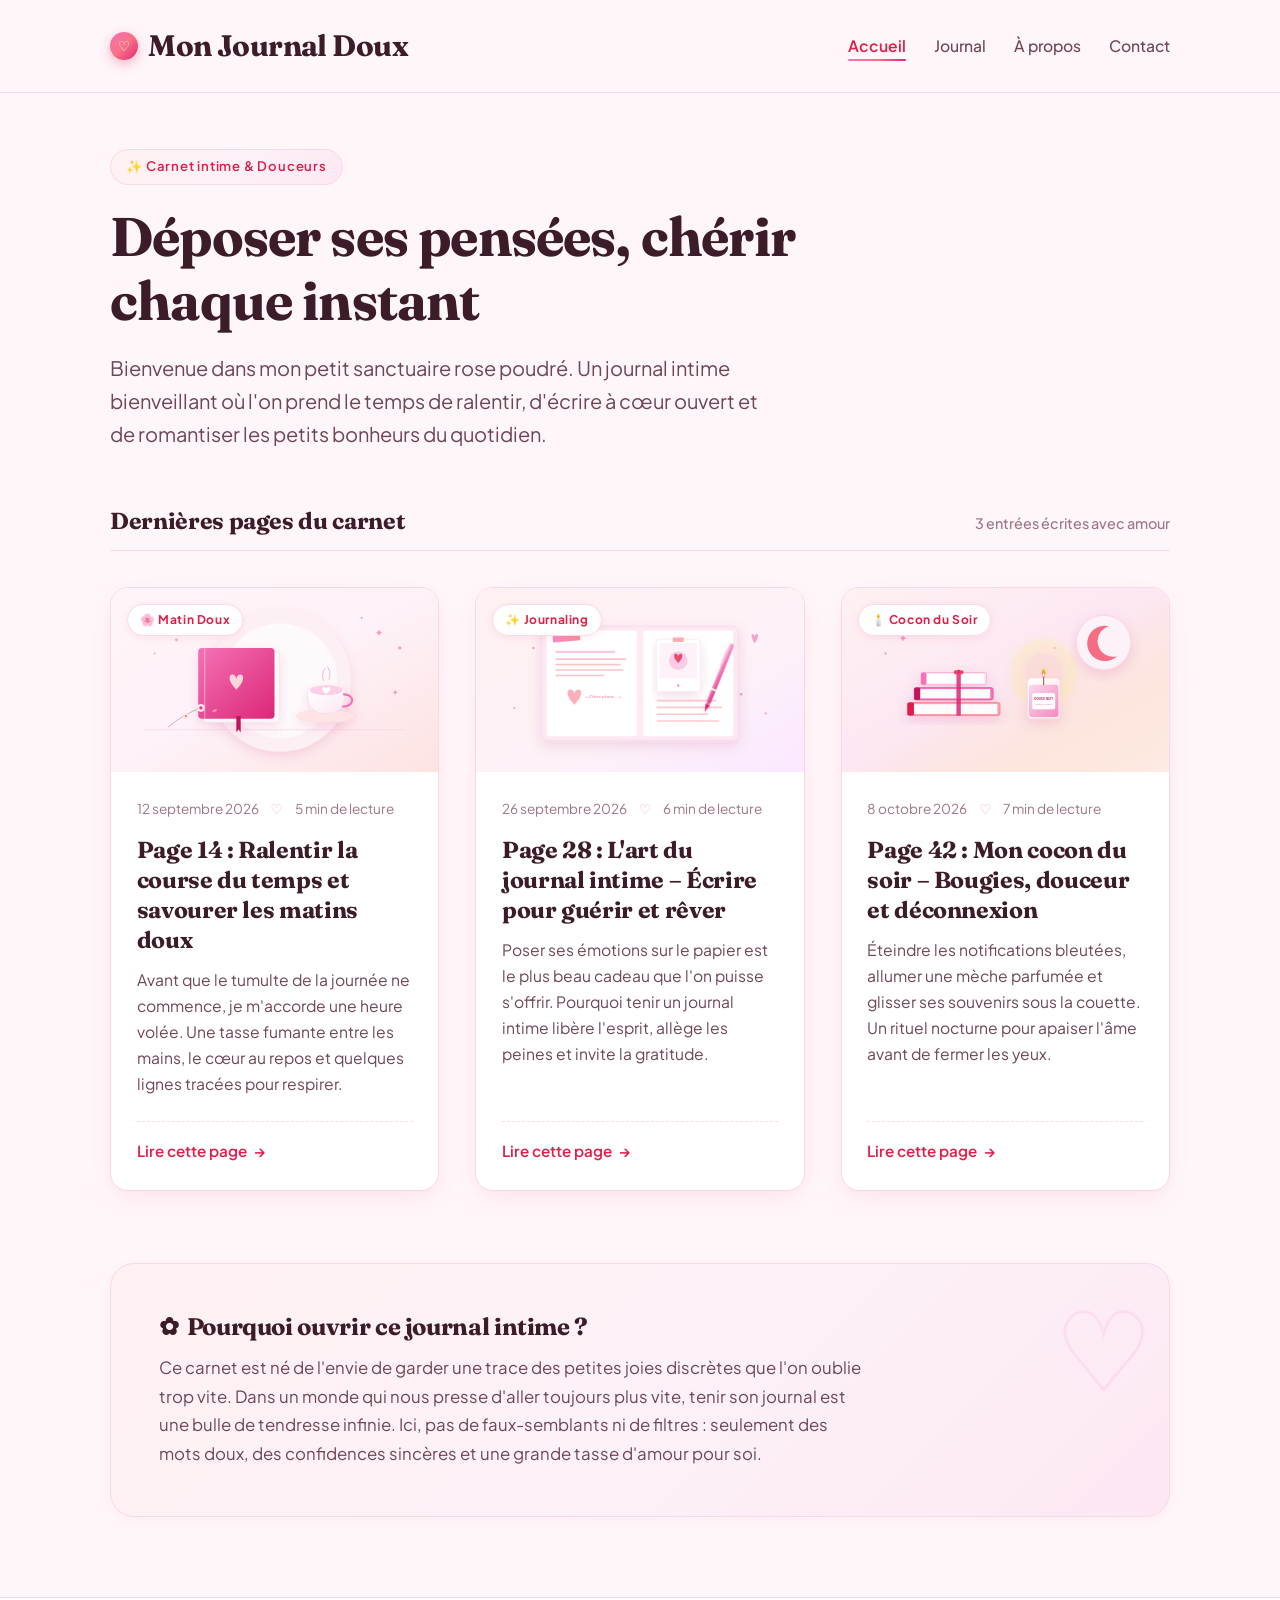
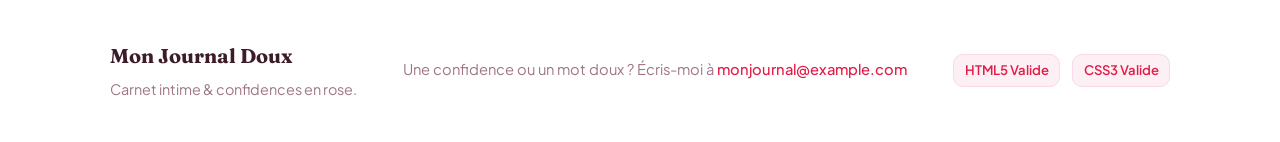
==== index.html @ 56c9cb89 "projet-blog diaries" ====
<!DOCTYPE html>
<html lang="fr">

<head>
  <meta charset="UTF-8">
  <meta name="viewport" content="width=device-width, initial-scale=1.0">
  <meta name="description" content="Mon Journal Doux – Un carnet intime girly et poétique où déposer ses pensées, cultiver la gratitude et romantiser le quotidien dans un cocon rose et réconfortant.">
  <title>Mon Journal Doux – Carnet intime &amp; confidences</title>
  
  <!-- Polices Google Fonts : Fraunces (titres doux & élégants) & Plus Jakarta Sans (lecture fluide) -->
  <link rel="preconnect" href="https://fonts.googleapis.com">
  <link rel="preconnect" href="https://fonts.gstatic.com" crossorigin>
  <link href="https://fonts.googleapis.com/css2?family=Fraunces:ital,opsz,wght@0,9..144,600;0,9..144,700;1,9..144,400&amp;family=Plus+Jakarta+Sans:wght@400;500;600;700&amp;display=swap" rel="stylesheet">
  
  <link rel="stylesheet" href="style.css">
</head>

<body>
  <!-- En-tête du site -->
  <header class="site-header">
    <div class="header-container">
      <div class="brand">
        <span class="brand-heart" aria-hidden="true">♡</span>
        <p class="site-title"><a href="index.html">Mon Journal Doux</a></p>
      </div>
      <nav aria-label="Navigation principale">
        <ul>
          <li><a href="index.html" class="active">Accueil</a></li>
          <li><a href="#articles">Journal</a></li>
          <li><a href="#manifesto">À propos</a></li>
          <li><a href="#contact">Contact</a></li>
        </ul>
      </nav>
    </div>
  </header>

  <!-- Contenu principal -->
  <main>
    <!-- Section d'introduction girly et chaleureuse -->
    <section class="intro" aria-label="Introduction au journal">
      <span class="intro-tag">✨ Carnet intime &amp; Douceurs</span>
      <h1>Déposer ses pensées, chérir chaque instant</h1>
      <p>Bienvenue dans mon petit sanctuaire rose poudré. Un journal intime bienveillant où l'on prend le temps de ralentir, d'écrire à cœur ouvert et de romantiser les petits bonheurs du quotidien.</p>
    </section>

    <!-- Section Liste des entrées de journal -->
    <section id="articles" aria-label="Dernières pages de journal">
      <div class="section-header">
        <h2>Dernières pages du carnet</h2>
        <span class="section-count">3 entrées écrites avec amour</span>
      </div>

      <div class="articles-grid">

        <!-- Entrée 1 -->
        <article class="card">
          <div class="card-media">
            <span class="card-badge">🌸 Matin Doux</span>
            <img src="images/minimalisme.svg" alt="Illustration chaleureuse d'un carnet intime rose et d'une tasse de café chaud avec de la vapeur en forme de cœur" width="1200" height="675" loading="eager">
          </div>
          <div class="card-body">
            <div class="card-meta">
              <time datetime="2026-09-12">12 septembre 2026</time>
              <span class="meta-separator" aria-hidden="true">♡</span>
              <span>5 min de lecture</span>
            </div>
            <h3 class="card-title">
              <a href="pages/article-1.html">Page 14 : Ralentir la course du temps et savourer les matins doux</a>
            </h3>
            <p class="card-excerpt">
              Avant que le tumulte de la journée ne commence, je m'accorde une heure volée. Une tasse fumante entre les mains, le cœur au repos et quelques lignes tracées pour respirer.
            </p>
            <div class="card-footer">
              <a class="read-more" href="pages/article-1.html" aria-label="Lire la page 14 sur les matins doux">
                <span>Lire cette page</span>
                <span class="read-more-arrow" aria-hidden="true">→</span>
              </a>
            </div>
          </div>
        </article>

        <!-- Entrée 2 -->
        <article class="card">
          <div class="card-media">
            <span class="card-badge">✨ Journaling</span>
            <img src="images/polices.svg" alt="Illustration poétique d'un carnet ouvert avec photo polaroïd, rubans décoratifs et stylo doré" width="1200" height="675" loading="lazy">
          </div>
          <div class="card-body">
            <div class="card-meta">
              <time datetime="2026-09-26">26 septembre 2026</time>
              <span class="meta-separator" aria-hidden="true">♡</span>
              <span>6 min de lecture</span>
            </div>
            <h3 class="card-title">
              <a href="pages/article-2.html">Page 28 : L'art du journal intime – Écrire pour guérir et rêver</a>
            </h3>
            <p class="card-excerpt">
              Poser ses émotions sur le papier est le plus beau cadeau que l'on puisse s'offrir. Pourquoi tenir un journal intime libère l'esprit, allège les peines et invite la gratitude.
            </p>
            <div class="card-footer">
              <a class="read-more" href="pages/article-2.html" aria-label="Lire la page 28 sur l'art du journal intime">
                <span>Lire cette page</span>
                <span class="read-more-arrow" aria-hidden="true">→</span>
              </a>
            </div>
          </div>
        </article>

        <!-- Entrée 3 -->
        <article class="card">
          <div class="card-media">
            <span class="card-badge">🕯️ Cocon du Soir</span>
            <img src="images/responsive.svg" alt="Illustration d'une chambre cosy au crépuscule avec bougie parfumée rose et pile de carnets sous la lune" width="1200" height="675" loading="lazy">
          </div>
          <div class="card-body">
            <div class="card-meta">
              <time datetime="2026-10-08">8 octobre 2026</time>
              <span class="meta-separator" aria-hidden="true">♡</span>
              <span>7 min de lecture</span>
            </div>
            <h3 class="card-title">
              <a href="pages/article-3.html">Page 42 : Mon cocon du soir – Bougies, douceur et déconnexion</a>
            </h3>
            <p class="card-excerpt">
              Éteindre les notifications bleutées, allumer une mèche parfumée et glisser ses souvenirs sous la couette. Un rituel nocturne pour apaiser l'âme avant de fermer les yeux.
            </p>
            <div class="card-footer">
              <a class="read-more" href="pages/article-3.html" aria-label="Lire la page 42 sur le cocon du soir et la déconnexion">
                <span>Lire cette page</span>
                <span class="read-more-arrow" aria-hidden="true">→</span>
              </a>
            </div>
          </div>
        </article>

      </div>
    </section>

    <!-- Encart de présentation du journal intime / Manifeste -->
    <section class="blog-manifesto" id="manifesto" aria-label="Pourquoi ce carnet">
      <div class="manifesto-content">
        <h2 class="manifesto-title"><span>✿</span> Pourquoi ouvrir ce journal intime ?</h2>
        <p class="manifesto-text">
          Ce carnet est né de l'envie de garder une trace des petites joies discrètes que l'on oublie trop vite. Dans un monde qui nous presse d'aller toujours plus vite, tenir son journal est une bulle de tendresse infinie. Ici, pas de faux-semblants ni de filtres : seulement des mots doux, des confidences sincères et une grande tasse d'amour pour soi.
        </p>
      </div>
    </section>
  </main>

  <!-- Pied de page -->
  <footer class="site-footer" id="contact">
    <div class="footer-container">
      <div class="footer-brand">
        <p class="footer-title">Mon Journal Doux</p>
        <p class="footer-desc">Carnet intime &amp; confidences en rose.</p>
      </div>
      <div class="footer-contact">
        <p>Une confidence ou un mot doux ? Écris-moi à <a href="mailto:monjournal@example.com">monjournal@example.com</a></p>
      </div>
      <div class="footer-badges">
        <span class="w3c-badge">HTML5 Valide</span>
        <span class="w3c-badge">CSS3 Valide</span>
      </div>
    </div>
  </footer>
</body>

</html>
---- style.css ----
/* ==========================================================================
   Mon Journal Doux – Blog & Carnet Intime Girly (Édition Pink & Coquette)
   Feuille de styles principale - Conforme W3C & Responsive Design
   ========================================================================== */

/* ===== Variables globales : Palette Girly & Nuances de Rose ===== */
:root {
  /* Nuances de rose féeriques et chaleureuses */
  --bg-primary: #fff6f9;         /* Lait fraise crémeux / rose poudré ultra-doux */
  --bg-surface: #ffffff;         /* Blanc pur soyeux */
  --bg-subtle: #fdf0f5;          /* Rose pastel pour encarts et fonds doux */
  --bg-hover: #fff1f5;
  
  --ink-primary: #3d1c2a;        /* Rose cacao profond & chaleureux (contraste optimal) */
  --ink-secondary: #6e4657;      /* Bois de rose feutré pour la lecture */
  --ink-muted: #9e7587;          /* Teinte poudrée pour les dates et métadonnées */

  --accent-pink: #ec4899;        /* Rose bonbon lumineux */
  --accent-rose: #e11d48;        /* Rose framboise raffiné */
  --accent-soft-pink: #f472b6;   /* Rose pastel vif */
  --accent-blush: #fce7f3;       /* Blush poudré pour badges et tags */
  --accent-candy: #fda4af;       /* Pêche rosée délicate */
  --accent-berry: #be185d;       /* Rose cerise profond */

  --border-light: #f9d8e7;       /* Bordure rose pastel délicate */
  --border-focus: #f472b6;       /* Bordure de focus accessible */

  /* Dégradés Girly signature */
  --gradient-accent: linear-gradient(135deg, #f472b6 0%, #fb7185 50%, #db2777 100%);
  --gradient-badge: linear-gradient(135deg, #fff1f2 0%, #fdf2f8 50%, #fce7f3 100%);
  --gradient-quote: linear-gradient(180deg, #fff5f8 0%, #ffffff 100%);

  /* Typographie (Google Fonts) */
  --font-title: "Fraunces", Georgia, "Times New Roman", serif;
  --font-body: "Plus Jakarta Sans", system-ui, -apple-system, "Segoe UI", Roboto, sans-serif;

  /* Formes et rondeurs douces */
  --radius-sm: 10px;
  --radius-md: 18px;
  --radius-lg: 24px;
  --radius-full: 9999px;

  /* Ombres rosées réconfortantes */
  --shadow-sm: 0 3px 12px rgba(225, 29, 72, 0.04);
  --shadow-card: 0 10px 28px -4px rgba(225, 29, 72, 0.07), 0 3px 10px -2px rgba(236, 72, 153, 0.04);
  --shadow-hover: 0 18px 38px -6px rgba(225, 29, 72, 0.14), 0 6px 16px -2px rgba(236, 72, 153, 0.08);

  /* Transitions */
  --transition-fast: 0.2s ease;
  --transition-smooth: 0.3s cubic-bezier(0.16, 1, 0.3, 1);
}

/* ===== Réinitialisation moderne ===== */
*,
*::before,
*::after {
  box-sizing: border-box;
  margin: 0;
  padding: 0;
}

html {
  scroll-behavior: smooth;
  -webkit-text-size-adjust: 100%;
}

body {
  background-color: var(--bg-primary);
  color: var(--ink-secondary);
  font-family: var(--font-body);
  font-size: 1.0625rem;
  line-height: 1.75;
  font-weight: 400;
  min-height: 100vh;
  display: flex;
  flex-direction: column;
}

img {
  max-width: 100%;
  height: auto;
  display: block;
}

a {
  color: var(--accent-rose);
  text-decoration: none;
  transition: color var(--transition-fast), border-color var(--transition-fast);
}

a:hover {
  color: var(--accent-berry);
}

a:focus-visible,
button:focus-visible {
  outline: 3px solid var(--border-focus);
  outline-offset: 3px;
  border-radius: 6px;
}

h1,
h2,
h3,
h4 {
  color: var(--ink-primary);
  font-family: var(--font-title);
  font-weight: 700;
  line-height: 1.25;
  letter-spacing: -0.015em;
}

/* ===== En-tête du site (Girly & Coquet) ===== */
.site-header {
  background: rgba(255, 246, 249, 0.94);
  backdrop-filter: blur(10px);
  -webkit-backdrop-filter: blur(10px);
  border-bottom: 1px solid var(--border-light);
  position: sticky;
  top: 0;
  z-index: 100;
  transition: background-color var(--transition-fast);
}

.header-container {
  max-width: 1140px;
  margin: 0 auto;
  padding: 1.25rem 1.25rem;
  display: flex;
  flex-wrap: wrap;
  align-items: center;
  justify-content: space-between;
  gap: 1rem;
}

.brand {
  display: flex;
  align-items: center;
  gap: 0.65rem;
  text-decoration: none;
}

.brand-heart {
  display: inline-flex;
  align-items: center;
  justify-content: center;
  width: 28px;
  height: 28px;
  border-radius: var(--radius-full);
  background: var(--gradient-accent);
  color: #ffffff;
  font-size: 0.85rem;
  box-shadow: 0 4px 12px rgba(225, 29, 72, 0.3);
}

.site-title {
  font-family: var(--font-title);
  font-size: 1.65rem;
  font-weight: 700;
  color: var(--ink-primary);
  letter-spacing: -0.02em;
}

.site-title a {
  color: var(--ink-primary);
  text-decoration: none;
}

.site-header nav ul {
  list-style: none;
  display: flex;
  align-items: center;
  gap: 1.75rem;
}

.site-header nav a {
  color: var(--ink-secondary);
  font-size: 0.98rem;
  font-weight: 500;
  padding: 0.35rem 0;
  position: relative;
  transition: color var(--transition-fast);
}

.site-header nav a::after {
  content: "";
  position: absolute;
  bottom: 0;
  left: 0;
  width: 0;
  height: 2px;
  background: var(--gradient-accent);
  border-radius: 2px;
  transition: width var(--transition-smooth);
}

.site-header nav a:hover {
  color: var(--accent-rose);
}

.site-header nav a:hover::after,
.site-header nav a.active::after {
  width: 100%;
}

.site-header nav a.active {
  color: var(--accent-rose);
  font-weight: 600;
}

/* ===== Conteneur principal ===== */
main {
  flex: 1;
  max-width: 1140px;
  width: 100%;
  margin: 0 auto;
  padding: 2.5rem 1.25rem 4rem;
}

/* ===== Section Hero / Intro (Journal intime) ===== */
.intro {
  max-width: 48rem;
  margin: 0 auto 3.5rem 0;
}

.intro-tag {
  display: inline-flex;
  align-items: center;
  gap: 0.45rem;
  background: var(--gradient-badge);
  border: 1px solid var(--border-light);
  color: var(--accent-rose);
  font-size: 0.82rem;
  font-weight: 600;
  letter-spacing: 0.06em;
  padding: 0.35rem 0.95rem;
  border-radius: var(--radius-full);
  margin-bottom: 1.25rem;
}

.intro h1 {
  font-size: clamp(2.2rem, 4.6vw, 3.4rem);
  color: var(--ink-primary);
  margin-bottom: 1.1rem;
  line-height: 1.18;
}

.intro p {
  color: var(--ink-secondary);
  font-size: clamp(1.05rem, 2vw, 1.25rem);
  line-height: 1.65;
  max-width: 42rem;
}

/* ===== Section Liste d'articles (Grille responsive) ===== */
.section-header {
  display: flex;
  align-items: baseline;
  justify-content: space-between;
  border-bottom: 1px solid var(--border-light);
  padding-bottom: 0.85rem;
  margin-bottom: 2.25rem;
}

.section-header h2 {
  font-size: 1.45rem;
  color: var(--ink-primary);
}

.section-count {
  font-size: 0.9rem;
  color: var(--ink-muted);
  font-weight: 500;
}

/* Grille mobile (1 colonne par défaut) */
.articles-grid {
  display: grid;
  grid-template-columns: 1fr;
  gap: 2.25rem;
}

/* Carte de journal intime */
.card {
  background: var(--bg-surface);
  border: 1px solid var(--border-light);
  border-radius: var(--radius-md);
  overflow: hidden;
  box-shadow: var(--shadow-card);
  display: flex;
  flex-direction: column;
  transition: transform var(--transition-smooth), box-shadow var(--transition-smooth), border-color var(--transition-smooth);
}

.card:hover {
  transform: translateY(-5px);
  box-shadow: var(--shadow-hover);
  border-color: #f472b6;
}

.card-media {
  position: relative;
  overflow: hidden;
  background: var(--bg-subtle);
}

.card-media img {
  width: 100%;
  aspect-ratio: 16 / 9;
  object-fit: cover;
  transition: transform 0.5s ease;
}

.card:hover .card-media img {
  transform: scale(1.03);
}

.card-badge {
  position: absolute;
  top: 1rem;
  left: 1rem;
  background: rgba(255, 255, 255, 0.94);
  backdrop-filter: blur(6px);
  -webkit-backdrop-filter: blur(6px);
  color: var(--accent-rose);
  border: 1px solid var(--border-light);
  font-size: 0.75rem;
  font-weight: 700;
  letter-spacing: 0.05em;
  padding: 0.28rem 0.75rem;
  border-radius: var(--radius-full);
  box-shadow: 0 2px 8px rgba(225, 29, 72, 0.08);
}

.card-body {
  padding: 1.6rem;
  display: flex;
  flex-direction: column;
  flex: 1;
}

.card-meta {
  display: flex;
  align-items: center;
  gap: 0.75rem;
  font-size: 0.85rem;
  color: var(--ink-muted);
  margin-bottom: 0.85rem;
}

.meta-separator {
  color: var(--accent-candy);
}

.card-title {
  font-size: 1.35rem;
  margin-bottom: 0.75rem;
  line-height: 1.3;
}

.card-title a {
  color: var(--ink-primary);
  text-decoration: none;
}

.card-title a:hover {
  color: var(--accent-rose);
}

.card-excerpt {
  color: var(--ink-secondary);
  font-size: 0.98rem;
  line-height: 1.65;
  margin-bottom: 1.5rem;
}

.card-footer {
  margin-top: auto;
  padding-top: 1rem;
  border-top: 1px dashed var(--border-light);
  display: flex;
  align-items: center;
  justify-content: space-between;
}

.read-more {
  display: inline-flex;
  align-items: center;
  gap: 0.45rem;
  font-weight: 600;
  font-size: 0.95rem;
  color: var(--accent-rose);
  text-decoration: none;
}

.read-more-arrow {
  display: inline-block;
  transition: transform var(--transition-smooth);
}

.card:hover .read-more-arrow {
  transform: translateX(5px);
}

.read-more:hover {
  color: var(--accent-berry);
}

/* ===== Encart "Philosophie du journal intime" ===== */
.blog-manifesto {
  margin-top: 4.5rem;
  padding: 2.5rem;
  background: var(--gradient-badge);
  border: 1px solid var(--border-light);
  border-radius: var(--radius-lg);
  box-shadow: var(--shadow-sm);
  position: relative;
  overflow: hidden;
}

.blog-manifesto::before {
  content: "♡";
  position: absolute;
  top: -15px;
  right: 15px;
  font-size: 7rem;
  color: var(--accent-pink);
  opacity: 0.08;
  pointer-events: none;
}

.manifesto-content {
  max-width: 44rem;
}

.manifesto-title {
  font-size: 1.5rem;
  color: var(--ink-primary);
  margin-bottom: 0.75rem;
  display: flex;
  align-items: center;
  gap: 0.5rem;
}

.manifesto-text {
  font-size: 1.05rem;
  color: var(--ink-secondary);
  line-height: 1.7;
}

/* ==========================================================================
   Page d'Article / Entrée de Journal (Contrainte : TEXTE JUSTIFIÉ, IMAGES)
   ========================================================================== */

.article-page {
  max-width: 780px;
  margin: 0 auto;
}

/* Fil d'ariane */
.breadcrumbs {
  margin-bottom: 1.75rem;
}

.breadcrumbs ol {
  list-style: none;
  display: flex;
  flex-wrap: wrap;
  align-items: center;
  gap: 0.5rem;
  font-size: 0.88rem;
  color: var(--ink-muted);
}

.breadcrumbs a {
  color: var(--ink-muted);
}

.breadcrumbs a:hover {
  color: var(--accent-rose);
}

.breadcrumbs li + li::before {
  content: "♡";
  margin-right: 0.5rem;
  color: var(--accent-candy);
  font-size: 0.8rem;
}

/* En-tête de l'entrée de journal */
.article-header {
  margin-bottom: 2.25rem;
}

.article-category {
  display: inline-block;
  background: var(--accent-blush);
  color: var(--accent-rose);
  border: 1px solid var(--border-light);
  font-size: 0.78rem;
  font-weight: 700;
  letter-spacing: 0.06em;
  padding: 0.3rem 0.85rem;
  border-radius: var(--radius-full);
  margin-bottom: 1.25rem;
}

.article-header h1 {
  font-size: clamp(2.1rem, 4.2vw, 2.95rem);
  color: var(--ink-primary);
  line-height: 1.2;
  margin-bottom: 1.25rem;
}

.article-byline {
  display: flex;
  align-items: center;
  gap: 1rem;
  padding-bottom: 1.5rem;
  border-bottom: 1px solid var(--border-light);
}

.author-thumb {
  width: 48px;
  height: 48px;
  border-radius: var(--radius-full);
  border: 2px solid var(--accent-soft-pink);
  flex-shrink: 0;
  box-shadow: 0 2px 8px rgba(225, 29, 72, 0.15);
}

.byline-info {
  display: flex;
  flex-direction: column;
  gap: 0.15rem;
}

.author-name {
  font-weight: 600;
  font-size: 0.98rem;
  color: var(--ink-primary);
}

.article-date-read {
  font-size: 0.85rem;
  color: var(--ink-muted);
  display: flex;
  flex-wrap: wrap;
  gap: 0.5rem;
}

/* Image principale de l'article */
.article-figure {
  margin: 0 0 2.5rem;
}

.article-figure img {
  width: 100%;
  border-radius: var(--radius-md);
  box-shadow: var(--shadow-card);
  border: 1px solid var(--border-light);
}

.article-figure figcaption {
  font-size: 0.88rem;
  color: var(--ink-muted);
  font-style: italic;
  margin-top: 0.75rem;
  text-align: center;
}

/* ==========================================================================
   Corps du texte (Contrainte : TEXTE JUSTIFIÉ, HYPHÉNES)
   ========================================================================== */
.article-text {
  text-align: justify;
  text-justify: inter-word;
  hyphens: auto;
  -webkit-hyphens: auto;
  font-size: 1.125rem;
  line-height: 1.85;
  color: var(--ink-primary);
}

.article-text p {
  margin-bottom: 1.6rem;
}

.article-text .lead {
  font-size: 1.25rem;
  line-height: 1.75;
  color: var(--ink-primary);
  font-weight: 500;
  margin-bottom: 1.85rem;
}

.article-text h2 {
  font-size: 1.75rem;
  color: var(--ink-primary);
  margin-top: 2.75rem;
  margin-bottom: 1.1rem;
  text-align: left;
  position: relative;
  padding-left: 0.95rem;
}

.article-text h2::before {
  content: "";
  position: absolute;
  left: 0;
  top: 0.2em;
  bottom: 0.2em;
  width: 4px;
  background: var(--gradient-accent);
  border-radius: 4px;
}

.article-text h3 {
  font-size: 1.35rem;
  color: var(--accent-rose);
  margin-top: 2rem;
  margin-bottom: 0.85rem;
  text-align: left;
}

/* Citation stylisée (Confidences du carnet) */
.article-text blockquote {
  margin: 2.25rem 0;
  padding: 1.75rem 2rem;
  background: var(--gradient-quote);
  border-left: 4px solid var(--accent-soft-pink);
  border-right: 1px solid var(--border-light);
  border-top: 1px solid var(--border-light);
  border-bottom: 1px solid var(--border-light);
  border-radius: 0 var(--radius-md) var(--radius-md) 0;
  color: var(--ink-primary);
  font-family: var(--font-title);
  font-style: italic;
  font-size: 1.25rem;
  line-height: 1.65;
  position: relative;
  box-shadow: 0 4px 14px rgba(225, 29, 72, 0.04);
}

.article-text blockquote p {
  margin: 0;
  text-align: left;
}

.article-text blockquote cite {
  display: block;
  font-family: var(--font-body);
  font-style: normal;
  font-size: 0.85rem;
  font-weight: 600;
  color: var(--accent-rose);
  margin-top: 0.75rem;
  letter-spacing: 0.05em;
  text-transform: uppercase;
}

/* Listes dans le texte */
.article-text ul,
.article-text ol {
  margin: 1.25rem 0 1.75rem 1.75rem;
}

.article-text li {
  margin-bottom: 0.65rem;
  padding-left: 0.35rem;
}

/* Encart rituel / Le conseil de mon carnet */
.callout-box {
  background: var(--bg-subtle);
  border: 1px solid var(--border-light);
  border-radius: var(--radius-md);
  padding: 1.75rem;
  margin: 2.5rem 0;
  position: relative;
}

.callout-title {
  font-size: 1.15rem;
  color: var(--accent-rose);
  font-weight: 700;
  margin-bottom: 0.85rem;
  display: flex;
  align-items: center;
  gap: 0.5rem;
}

.callout-box ul {
  margin: 0 0 0 1.25rem;
}

.callout-box li {
  font-size: 1rem;
  margin-bottom: 0.5rem;
  color: var(--ink-secondary);
}

/* Carte auteur de fin d'article */
.author-card {
  margin-top: 3.5rem;
  padding: 1.75rem;
  background: var(--bg-surface);
  border: 1px solid var(--border-light);
  border-radius: var(--radius-md);
  display: flex;
  align-items: center;
  gap: 1.5rem;
  box-shadow: var(--shadow-sm);
}

.author-card-avatar {
  width: 72px;
  height: 72px;
  border-radius: var(--radius-full);
  border: 3px solid var(--accent-soft-pink);
  flex-shrink: 0;
  box-shadow: 0 4px 14px rgba(225, 29, 72, 0.15);
}

.author-card-info h3 {
  font-size: 1.15rem;
  margin-bottom: 0.35rem;
}

.author-card-info p {
  font-size: 0.95rem;
  color: var(--ink-muted);
  line-height: 1.5;
  margin: 0;
}

/* Navigation entre articles */
.article-nav {
  margin-top: 3rem;
  padding-top: 2rem;
  border-top: 1px solid var(--border-light);
  display: flex;
  flex-wrap: wrap;
  justify-content: space-between;
  align-items: center;
  gap: 1rem;
}

.nav-button {
  display: inline-flex;
  align-items: center;
  gap: 0.5rem;
  padding: 0.75rem 1.35rem;
  border-radius: var(--radius-full);
  font-size: 0.95rem;
  font-weight: 600;
  transition: all var(--transition-fast);
}

.nav-button-primary {
  background: var(--gradient-accent);
  color: #ffffff;
  box-shadow: 0 4px 14px rgba(225, 29, 72, 0.25);
}

.nav-button-primary:hover {
  color: #ffffff;
  transform: translateY(-2px);
  box-shadow: 0 6px 20px rgba(225, 29, 72, 0.35);
}

.nav-button-outline {
  background: transparent;
  color: var(--ink-secondary);
  border: 1px solid var(--border-light);
}

.nav-button-outline:hover {
  background: var(--bg-subtle);
  color: var(--accent-rose);
  border-color: #f472b6;
}

/* ===== Pied de page ===== */
.site-footer {
  background: var(--bg-surface);
  border-top: 1px solid var(--border-light);
  margin-top: auto;
}

.footer-container {
  max-width: 1140px;
  margin: 0 auto;
  padding: 2.5rem 1.25rem;
  display: flex;
  flex-wrap: wrap;
  justify-content: space-between;
  align-items: center;
  gap: 1.5rem;
}

.footer-brand {
  display: flex;
  flex-direction: column;
  gap: 0.25rem;
}

.footer-title {
  font-family: var(--font-title);
  font-size: 1.25rem;
  font-weight: 700;
  color: var(--ink-primary);
}

.footer-desc {
  font-size: 0.9rem;
  color: var(--ink-muted);
}

.footer-contact {
  font-size: 0.92rem;
  color: var(--ink-muted);
}

.footer-contact a {
  color: var(--accent-rose);
  font-weight: 500;
}

.footer-contact a:hover {
  text-decoration: underline;
}

.footer-badges {
  font-size: 0.82rem;
  color: var(--ink-muted);
  display: flex;
  gap: 0.75rem;
}

.w3c-badge {
  display: inline-flex;
  align-items: center;
  gap: 0.35rem;
  padding: 0.25rem 0.65rem;
  border: 1px solid var(--border-light);
  border-radius: var(--radius-sm);
  background: var(--bg-subtle);
  color: var(--accent-rose);
  font-weight: 600;
}

/* ==========================================================================
   Responsive Design (Contrainte : Mobile, Tablette, Desktop obligatoires)
   ========================================================================== */

/* ===== Paliers Tablette : 600px et plus ===== */
@media (min-width: 600px) {
  .header-container,
  main,
  .footer-container {
    padding-left: 2rem;
    padding-right: 2rem;
  }

  /* Grille à 2 colonnes sur tablette */
  .articles-grid {
    grid-template-columns: repeat(2, 1fr);
    gap: 2rem;
  }

  .site-title {
    font-size: 1.85rem;
  }

  .blog-manifesto {
    padding: 3rem;
  }
}

/* ===== Paliers Desktop : 1024px et plus ===== */
@media (min-width: 1024px) {
  .header-container,
  main,
  .footer-container {
    padding-left: 2.5rem;
    padding-right: 2.5rem;
  }

  main {
    padding-top: 3.5rem;
    padding-bottom: 5rem;
  }

  /* Grille à 3 colonnes sur grand écran */
  .articles-grid {
    grid-template-columns: repeat(3, 1fr);
    gap: 2.25rem;
  }

  .card-title {
    font-size: 1.45rem;
  }

  .article-page {
    max-width: 800px;
  }

  .article-text {
    font-size: 1.15rem;
    line-height: 1.9;
  }
}

/* ===== Préférence de réduction des animations ===== */
@media (prefers-reduced-motion: reduce) {
  *,
  *::before,
  *::after {
    animation-duration: 0.01ms !important;
    animation-iteration-count: 1 !important;
    transition-duration: 0.01ms !important;
    scroll-behavior: auto !important;
  }
}
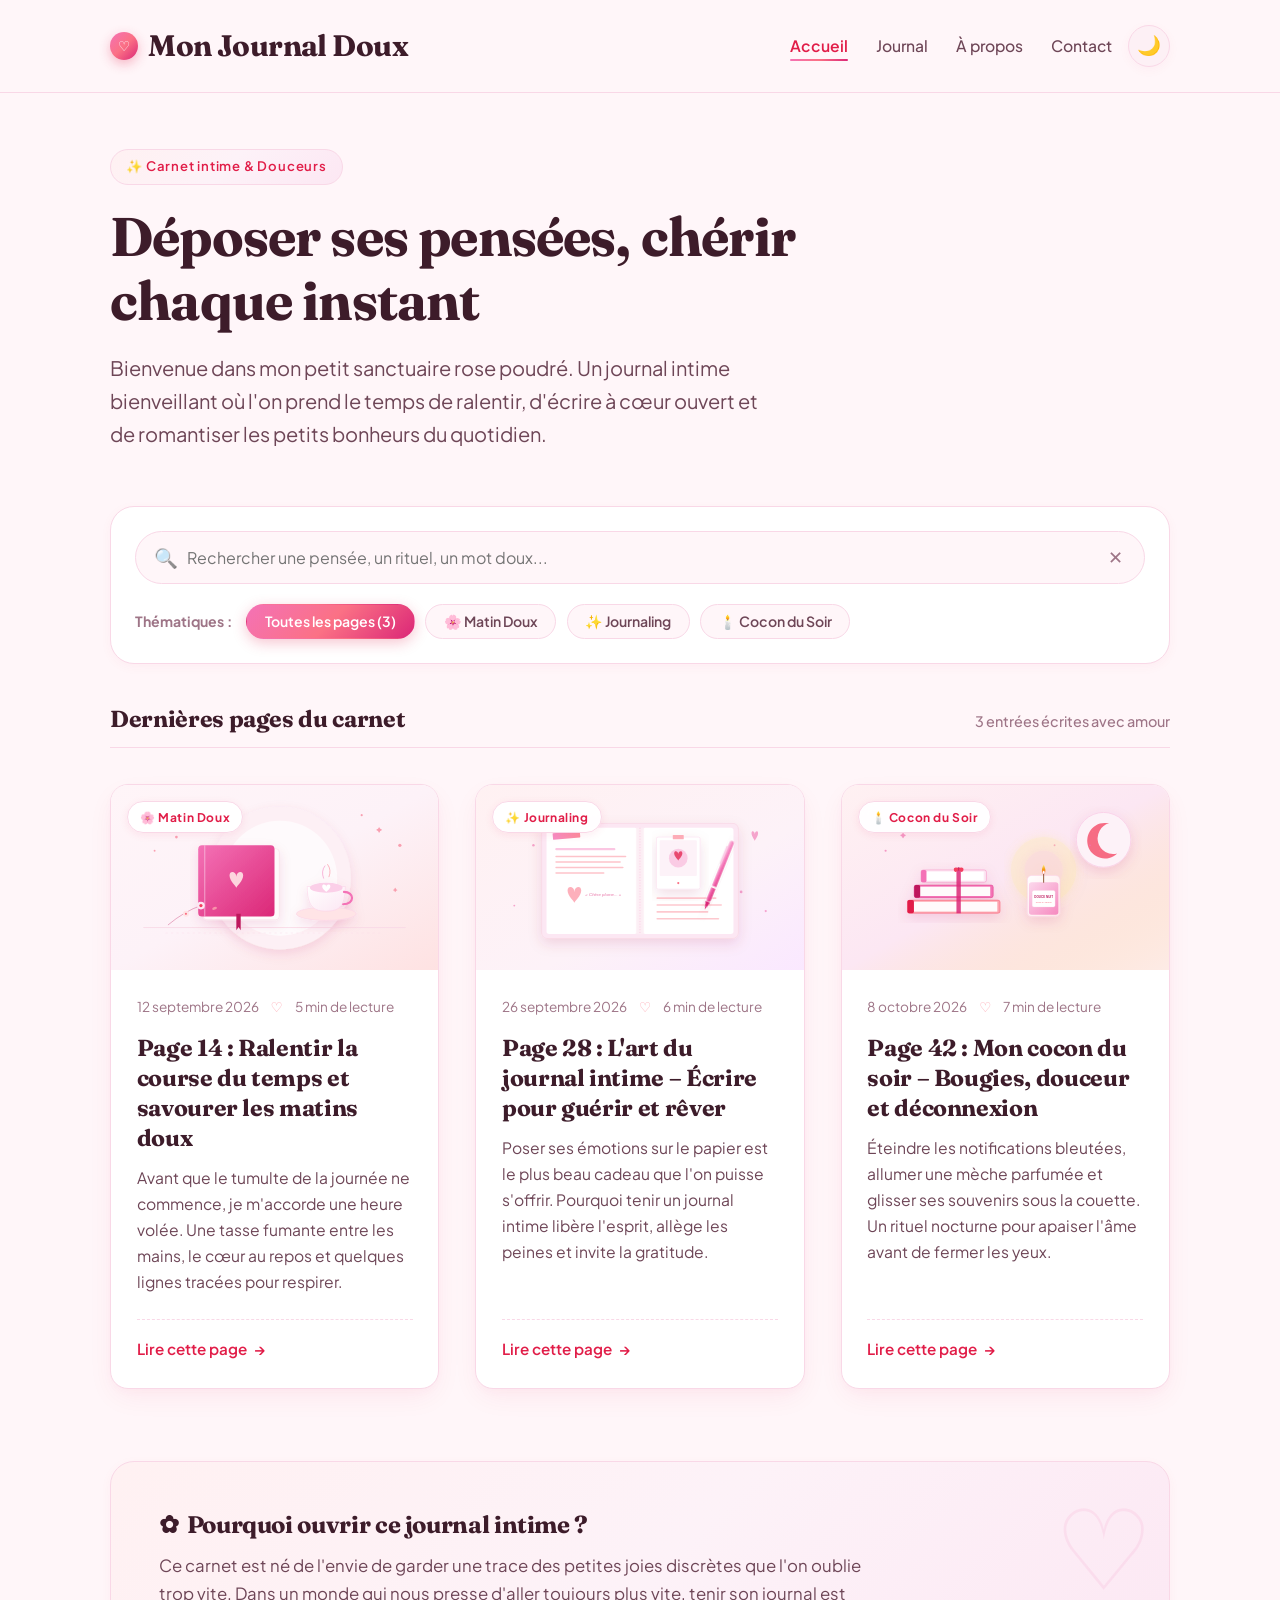
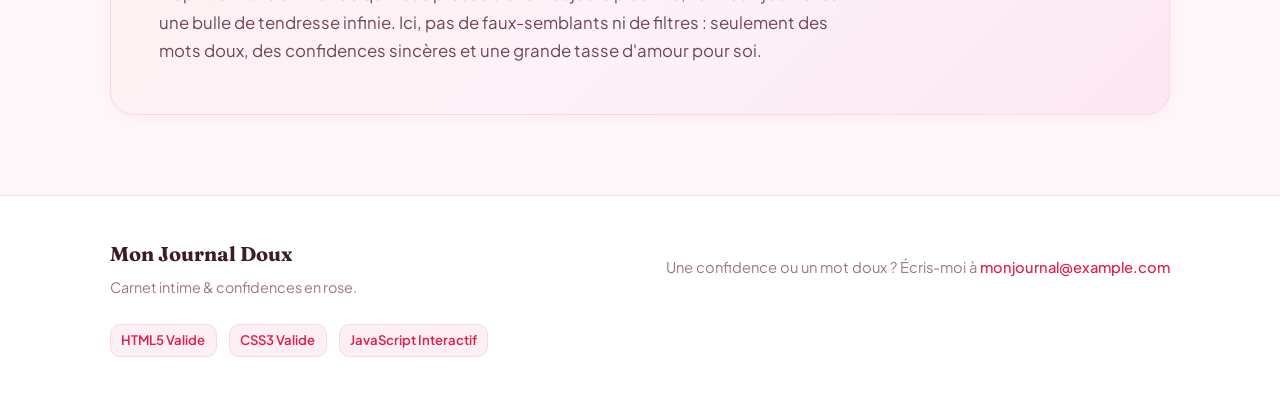
==== commit fd3a0893: "Add code script.js" ====
--- a/index.html
+++ b/index.html
@@ -7,12 +7,25 @@
   <meta name="description" content="Mon Journal Doux – Un carnet intime girly et poétique où déposer ses pensées, cultiver la gratitude et romantiser le quotidien dans un cocon rose et réconfortant.">
   <title>Mon Journal Doux – Carnet intime &amp; confidences</title>
   
-  <!-- Polices Google Fonts : Fraunces (titres doux & élégants) & Plus Jakarta Sans (lecture fluide) -->
+  <!-- Script anti-flash pour le mode sombre -->
+  <script>
+    (function () {
+      try {
+        var saved = localStorage.getItem('mon-journal-theme');
+        if (saved === 'dark' || (!saved && window.matchMedia('(prefers-color-scheme: dark)').matches)) {
+          document.documentElement.setAttribute('data-theme', 'dark');
+        }
+      } catch (e) {}
+    })();
+  </script>
+
+  <!-- Polices Google Fonts : Fraunces & Plus Jakarta Sans -->
   <link rel="preconnect" href="https://fonts.googleapis.com">
   <link rel="preconnect" href="https://fonts.gstatic.com" crossorigin>
   <link href="https://fonts.googleapis.com/css2?family=Fraunces:ital,opsz,wght@0,9..144,600;0,9..144,700;1,9..144,400&amp;family=Plus+Jakarta+Sans:wght@400;500;600;700&amp;display=swap" rel="stylesheet">
   
   <link rel="stylesheet" href="style.css">
+  <script src="script.js" defer></script>
 </head>
 
 <body>
@@ -23,37 +36,70 @@
         <span class="brand-heart" aria-hidden="true">♡</span>
         <p class="site-title"><a href="index.html">Mon Journal Doux</a></p>
       </div>
-      <nav aria-label="Navigation principale">
-        <ul>
-          <li><a href="index.html" class="active">Accueil</a></li>
-          <li><a href="#articles">Journal</a></li>
-          <li><a href="#manifesto">À propos</a></li>
-          <li><a href="#contact">Contact</a></li>
-        </ul>
-      </nav>
+
+      <div class="header-actions">
+        <nav aria-label="Navigation principale">
+          <ul>
+            <li><a href="index.html" class="active">Accueil</a></li>
+            <li><a href="#articles">Journal</a></li>
+            <li><a href="#manifesto">À propos</a></li>
+            <li><a href="#contact">Contact</a></li>
+          </ul>
+        </nav>
+
+        <!-- Bascule Mode Clair / Sombre -->
+        <button id="theme-toggle" class="theme-toggle-btn" type="button" aria-label="Basculer entre le mode clair et le mode nuit" title="Basculer le thème">
+          <span class="theme-icon" aria-hidden="true">🌙</span>
+        </button>
+      </div>
     </div>
   </header>
 
   <!-- Contenu principal -->
   <main>
-    <!-- Section d'introduction girly et chaleureuse -->
+    <!-- Section d'introduction -->
     <section class="intro" aria-label="Introduction au journal">
       <span class="intro-tag">✨ Carnet intime &amp; Douceurs</span>
       <h1>Déposer ses pensées, chérir chaque instant</h1>
       <p>Bienvenue dans mon petit sanctuaire rose poudré. Un journal intime bienveillant où l'on prend le temps de ralentir, d'écrire à cœur ouvert et de romantiser les petits bonheurs du quotidien.</p>
     </section>
 
-    <!-- Section Liste des entrées de journal -->
+    <!-- Section Liste des articles avec recherche & filtres -->
     <section id="articles" aria-label="Dernières pages de journal">
+      
+      <!-- Outil interactif : Recherche et filtrage en temps réel -->
+      <div class="search-filter-wrapper">
+        <div class="search-box">
+          <span class="search-icon" aria-hidden="true">🔍</span>
+          <input type="search" id="article-search" class="search-input" placeholder="Rechercher une pensée, un rituel, un mot doux..." aria-label="Rechercher dans le journal">
+          <button id="search-clear-btn" class="search-clear-btn" type="button" aria-label="Effacer la recherche" title="Effacer">✕</button>
+        </div>
+
+        <div class="filter-categories" role="group" aria-label="Filtrer les pages par thématique">
+          <span class="filter-label">Thématiques :</span>
+          <button type="button" class="filter-btn active" data-filter="all">Toutes les pages (3)</button>
+          <button type="button" class="filter-btn" data-filter="matin">🌸 Matin Doux</button>
+          <button type="button" class="filter-btn" data-filter="journaling">✨ Journaling</button>
+          <button type="button" class="filter-btn" data-filter="soir">🕯️ Cocon du Soir</button>
+        </div>
+      </div>
+
       <div class="section-header">
         <h2>Dernières pages du carnet</h2>
         <span class="section-count">3 entrées écrites avec amour</span>
       </div>
 
+      <!-- Message si aucun résultat -->
+      <div id="search-empty-state" class="search-empty-state empty-hidden">
+        <span class="empty-icon" aria-hidden="true">💌</span>
+        <p class="empty-title">Aucune page ne correspond à votre recherche</p>
+        <p class="empty-desc">Essayez un autre mot-clé ou sélectionnez « Toutes les pages » pour retrouver nos douces confidences.</p>
+      </div>
+
       <div class="articles-grid">
 
         <!-- Entrée 1 -->
-        <article class="card">
+        <article class="card" data-category="matin">
           <div class="card-media">
             <span class="card-badge">🌸 Matin Doux</span>
             <img src="images/minimalisme.svg" alt="Illustration chaleureuse d'un carnet intime rose et d'une tasse de café chaud avec de la vapeur en forme de cœur" width="1200" height="675" loading="eager">
@@ -80,7 +126,7 @@
         </article>
 
         <!-- Entrée 2 -->
-        <article class="card">
+        <article class="card" data-category="journaling">
           <div class="card-media">
             <span class="card-badge">✨ Journaling</span>
             <img src="images/polices.svg" alt="Illustration poétique d'un carnet ouvert avec photo polaroïd, rubans décoratifs et stylo doré" width="1200" height="675" loading="lazy">
@@ -107,7 +153,7 @@
         </article>
 
         <!-- Entrée 3 -->
-        <article class="card">
+        <article class="card" data-category="soir">
           <div class="card-media">
             <span class="card-badge">🕯️ Cocon du Soir</span>
             <img src="images/responsive.svg" alt="Illustration d'une chambre cosy au crépuscule avec bougie parfumée rose et pile de carnets sous la lune" width="1200" height="675" loading="lazy">
@@ -160,6 +206,7 @@
       <div class="footer-badges">
         <span class="w3c-badge">HTML5 Valide</span>
         <span class="w3c-badge">CSS3 Valide</span>
+        <span class="w3c-badge">JavaScript Interactif</span>
       </div>
     </div>
   </footer>
--- a/style.css
+++ b/style.css
@@ -1,31 +1,24 @@
-/* ==========================================================================
-   Mon Journal Doux – Blog & Carnet Intime Girly (Édition Pink & Coquette)
-   Feuille de styles principale - Conforme W3C & Responsive Design
-   ========================================================================== */
-
-/* ===== Variables globales : Palette Girly & Nuances de Rose ===== */
 :root {
   /* Nuances de rose féeriques et chaleureuses */
-  --bg-primary: #fff6f9;         /* Lait fraise crémeux / rose poudré ultra-doux */
-  --bg-surface: #ffffff;         /* Blanc pur soyeux */
-  --bg-subtle: #fdf0f5;          /* Rose pastel pour encarts et fonds doux */
+  --bg-primary: #fff6f9;        
+  --bg-surface: #ffffff;         
+  --bg-subtle: #fdf0f5;          
   --bg-hover: #fff1f5;
+  --bg-header: rgba(255, 246, 249, 0.94);
   
-  --ink-primary: #3d1c2a;        /* Rose cacao profond & chaleureux (contraste optimal) */
-  --ink-secondary: #6e4657;      /* Bois de rose feutré pour la lecture */
-  --ink-muted: #9e7587;          /* Teinte poudrée pour les dates et métadonnées */
-
-  --accent-pink: #ec4899;        /* Rose bonbon lumineux */
-  --accent-rose: #e11d48;        /* Rose framboise raffiné */
-  --accent-soft-pink: #f472b6;   /* Rose pastel vif */
-  --accent-blush: #fce7f3;       /* Blush poudré pour badges et tags */
-  --accent-candy: #fda4af;       /* Pêche rosée délicate */
-  --accent-berry: #be185d;       /* Rose cerise profond */
-
-  --border-light: #f9d8e7;       /* Bordure rose pastel délicate */
-  --border-focus: #f472b6;       /* Bordure de focus accessible */
-
-  /* Dégradés Girly signature */
+  --ink-primary: #3d1c2a;       
+  --ink-secondary: #6e4657;     
+  --ink-muted: #9e7587;          
+  --accent-pink: #ec4899;       
+  --accent-rose: #e11d48;       
+  --accent-soft-pink: #f472b6;   
+  --accent-blush: #fce7f3;       
+  --accent-candy: #fda4af;      
+  --accent-berry: #be185d;       
+
+  --border-light: #f9d8e7;      
+  --border-focus: #f472b6;      
+
   --gradient-accent: linear-gradient(135deg, #f472b6 0%, #fb7185 50%, #db2777 100%);
   --gradient-badge: linear-gradient(135deg, #fff1f2 0%, #fdf2f8 50%, #fce7f3 100%);
   --gradient-quote: linear-gradient(180deg, #fff5f8 0%, #ffffff 100%);
@@ -34,7 +27,6 @@
   --font-title: "Fraunces", Georgia, "Times New Roman", serif;
   --font-body: "Plus Jakarta Sans", system-ui, -apple-system, "Segoe UI", Roboto, sans-serif;
 
-  /* Formes et rondeurs douces */
   --radius-sm: 10px;
   --radius-md: 18px;
   --radius-lg: 24px;
@@ -48,6 +40,37 @@
   /* Transitions */
   --transition-fast: 0.2s ease;
   --transition-smooth: 0.3s cubic-bezier(0.16, 1, 0.3, 1);
+}
+
+/* ===== Mode Sombre (Dark Mode) Girly & Chic ===== */
+[data-theme="dark"] {
+  --bg-primary: #190c17;         /* Fond prune noir velouté */
+  --bg-surface: #241121;         /* Surface carte violette sombre */
+  --bg-subtle: #2f162c;          /* Fond secondaire doux */
+  --bg-hover: #3a1c36;
+  --bg-header: rgba(25, 12, 23, 0.96); /* Navbar sombre */
+  
+  --ink-primary: #fdf2f8;        /* Texte principal blanc rosé lumineux */
+  --ink-secondary: #f0d5e5;      /* Texte secondaire rose poudré lisible */
+  --ink-muted: #bfa0b5;          /* Métadonnées douces */
+
+  --accent-pink: #f472b6;        /* Rose néon vibrant */
+  --accent-rose: #fb7185;        /* Rose framboise lumineux */
+  --accent-soft-pink: #f472b6;
+  --accent-blush: #381934;       /* Fond de badge sombre */
+  --accent-candy: #f9a8d4;
+  --accent-berry: #fda4af;
+
+  --border-light: #441f3f;       /* Bordure sombre délicate */
+  --border-focus: #f472b6;
+
+  --gradient-accent: linear-gradient(135deg, #f472b6 0%, #fb7185 50%, #e11d48 100%);
+  --gradient-badge: linear-gradient(135deg, #281225 0%, #351731 100%);
+  --gradient-quote: linear-gradient(180deg, #2d142a 0%, #241121 100%);
+
+  --shadow-sm: 0 3px 12px rgba(0, 0, 0, 0.4);
+  --shadow-card: 0 10px 28px -4px rgba(0, 0, 0, 0.55), 0 3px 10px -2px rgba(244, 114, 182, 0.08);
+  --shadow-hover: 0 18px 38px -6px rgba(0, 0, 0, 0.7), 0 6px 18px -2px rgba(244, 114, 182, 0.22);
 }
 
 /* ===== Réinitialisation moderne ===== */
@@ -112,14 +135,42 @@
 
 /* ===== En-tête du site (Girly & Coquet) ===== */
 .site-header {
-  background: rgba(255, 246, 249, 0.94);
+  background: var(--bg-header);
   backdrop-filter: blur(10px);
   -webkit-backdrop-filter: blur(10px);
   border-bottom: 1px solid var(--border-light);
   position: sticky;
   top: 0;
   z-index: 100;
-  transition: background-color var(--transition-fast);
+  transition: background-color var(--transition-fast), border-color var(--transition-fast), box-shadow var(--transition-fast);
+}
+
+/* Visibilité renforcée de la navbar en mode sombre */
+[data-theme="dark"] .site-header {
+  background: var(--bg-header);
+  border-bottom: 1px solid var(--border-light);
+  box-shadow: 0 4px 20px rgba(0, 0, 0, 0.45);
+}
+
+[data-theme="dark"] .site-title a {
+  color: #fdf2f8 !important;
+  text-shadow: 0 0 16px rgba(244, 114, 182, 0.35);
+}
+
+[data-theme="dark"] .site-header nav a {
+  color: #f0d5e5 !important;
+  font-weight: 500;
+}
+
+[data-theme="dark"] .site-header nav a:hover,
+[data-theme="dark"] .site-header nav a.active {
+  color: #f472b6 !important;
+  font-weight: 700;
+  text-shadow: 0 0 10px rgba(244, 114, 182, 0.5);
+}
+
+[data-theme="dark"] .brand-heart {
+  box-shadow: 0 0 16px rgba(244, 114, 182, 0.6);
 }
 
 .header-container {
@@ -850,9 +901,646 @@
   font-weight: 600;
 }
 
+/* Renforcement du contraste en mode sombre pour le footer et les repères */
+[data-theme="dark"] .footer-title {
+  color: #fdf2f8;
+}
+
+[data-theme="dark"] .footer-desc,
+[data-theme="dark"] .footer-contact {
+  color: #d1b4c7;
+}
+
+[data-theme="dark"] .footer-contact a {
+  color: #f472b6;
+}
+
+[data-theme="dark"] .w3c-badge {
+  background: var(--bg-subtle);
+  border-color: var(--border-light);
+  color: #f472b6;
+}
+
+[data-theme="dark"] .breadcrumbs a {
+  color: #d1b4c7;
+}
+
+[data-theme="dark"] .breadcrumbs li[aria-current="page"] {
+  color: #fdf2f8;
+  font-weight: 600;
+}
+
 /* ==========================================================================
-   Responsive Design (Contrainte : Mobile, Tablette, Desktop obligatoires)
+   NOUVEAUX COMPOSANTS INTERACTIFS (JS)
    ========================================================================== */
+
+/* ===== Bouton de bascule de thème dans le header ===== */
+.header-actions {
+  display: flex;
+  align-items: center;
+  gap: 1rem;
+}
+
+.theme-toggle-btn {
+  background: var(--bg-subtle);
+  border: 1.5px solid var(--border-light);
+  color: var(--ink-primary);
+  width: 42px;
+  height: 42px;
+  border-radius: var(--radius-full);
+  display: inline-flex;
+  align-items: center;
+  justify-content: center;
+  font-size: 1.2rem;
+  cursor: pointer;
+  transition: all var(--transition-fast);
+  box-shadow: var(--shadow-sm);
+  padding: 0;
+}
+
+.theme-toggle-btn:hover {
+  transform: scale(1.1) rotate(12deg);
+  border-color: var(--accent-pink);
+  box-shadow: 0 0 14px rgba(244, 114, 182, 0.4);
+}
+
+/* ===== Barre de progression de lecture (Scroll progress bar) ===== */
+.reading-progress-bar {
+  position: fixed;
+  top: 0;
+  left: 0;
+  height: 4px;
+  width: 0%;
+  background: var(--gradient-accent);
+  z-index: 9999;
+  transition: width 0.1s ease-out;
+  box-shadow: 0 0 10px rgba(236, 72, 153, 0.6);
+}
+
+/* ===== Recherche & Filtrage en temps réel ===== */
+.search-filter-wrapper {
+  margin-bottom: 2.5rem;
+  display: flex;
+  flex-direction: column;
+  gap: 1.25rem;
+  background: var(--bg-surface);
+  border: 1px solid var(--border-light);
+  border-radius: var(--radius-lg);
+  padding: 1.5rem;
+  box-shadow: var(--shadow-sm);
+}
+
+.search-box {
+  position: relative;
+  width: 100%;
+}
+
+.search-input {
+  width: 100%;
+  padding: 0.95rem 2.8rem 0.95rem 3.2rem;
+  font-family: var(--font-body);
+  font-size: 1rem;
+  color: var(--ink-primary);
+  background: var(--bg-primary);
+  border: 1.5px solid var(--border-light);
+  border-radius: var(--radius-full);
+  outline: none;
+  transition: all var(--transition-fast);
+}
+
+.search-input:focus {
+  border-color: var(--accent-soft-pink);
+  background: var(--bg-surface);
+  box-shadow: 0 0 0 4px rgba(244, 114, 182, 0.18);
+}
+
+.search-icon {
+  position: absolute;
+  left: 1.2rem;
+  top: 50%;
+  transform: translateY(-50%);
+  font-size: 1.2rem;
+  pointer-events: none;
+  opacity: 0.7;
+}
+
+.search-clear-btn {
+  position: absolute;
+  right: 1.1rem;
+  top: 50%;
+  transform: translateY(-50%);
+  background: none;
+  border: none;
+  font-size: 1.1rem;
+  cursor: pointer;
+  color: var(--ink-muted);
+  padding: 0.25rem;
+  border-radius: 50%;
+  display: inline-flex;
+  align-items: center;
+  justify-content: center;
+  transition: color var(--transition-fast);
+}
+
+.search-clear-btn:hover {
+  color: var(--accent-rose);
+}
+
+.filter-categories {
+  display: flex;
+  flex-wrap: wrap;
+  gap: 0.65rem;
+  align-items: center;
+}
+
+.filter-label {
+  font-size: 0.88rem;
+  font-weight: 700;
+  color: var(--ink-muted);
+  margin-right: 0.25rem;
+}
+
+.filter-btn {
+  background: var(--bg-primary);
+  border: 1px solid var(--border-light);
+  color: var(--ink-secondary);
+  font-family: var(--font-body);
+  font-size: 0.88rem;
+  font-weight: 600;
+  padding: 0.45rem 1.1rem;
+  border-radius: var(--radius-full);
+  cursor: pointer;
+  transition: all var(--transition-fast);
+}
+
+.filter-btn:hover {
+  border-color: var(--accent-soft-pink);
+  color: var(--accent-rose);
+  transform: translateY(-1px);
+}
+
+.filter-btn.active {
+  background: var(--gradient-accent);
+  color: #ffffff;
+  border-color: transparent;
+  box-shadow: 0 4px 14px rgba(225, 29, 72, 0.25);
+}
+
+.card-hidden {
+  display: none !important;
+}
+
+.search-empty-state {
+  text-align: center;
+  padding: 3.5rem 1.5rem;
+  background: var(--bg-surface);
+  border: 2px dashed var(--border-light);
+  border-radius: var(--radius-md);
+  margin-top: 1rem;
+}
+
+.search-empty-state.empty-hidden {
+  display: none;
+}
+
+.empty-icon {
+  font-size: 3rem;
+  margin-bottom: 0.75rem;
+  display: inline-block;
+}
+
+.empty-title {
+  font-size: 1.35rem;
+  color: var(--ink-primary);
+  margin-bottom: 0.5rem;
+}
+
+.empty-desc {
+  font-size: 0.98rem;
+  color: var(--ink-muted);
+}
+
+/* ===== Bouton « Retour en haut » flottant ===== */
+.back-to-top-btn {
+  position: fixed;
+  bottom: 2rem;
+  right: 2rem;
+  width: 50px;
+  height: 50px;
+  border-radius: var(--radius-full);
+  background: var(--gradient-accent);
+  color: #ffffff;
+  border: none;
+  cursor: pointer;
+  display: flex;
+  flex-direction: column;
+  align-items: center;
+  justify-content: center;
+  box-shadow: 0 6px 20px rgba(225, 29, 72, 0.35);
+  opacity: 0;
+  transform: translateY(20px) scale(0.85);
+  pointer-events: none;
+  transition: all var(--transition-smooth);
+  z-index: 99;
+}
+
+.back-to-top-btn.visible {
+  opacity: 1;
+  transform: translateY(0) scale(1);
+  pointer-events: auto;
+}
+
+.back-to-top-btn:hover {
+  transform: translateY(-4px) scale(1.08);
+  box-shadow: 0 10px 26px rgba(225, 29, 72, 0.45);
+}
+
+.back-to-top-btn .arrow-up {
+  font-size: 1.15rem;
+  line-height: 1;
+  font-weight: 700;
+}
+
+.back-to-top-btn .heart-icon {
+  font-size: 0.75rem;
+  line-height: 1;
+  margin-top: 1px;
+}
+
+/* ===== Partage d'articles sur réseaux sociaux ===== */
+.share-section {
+  margin-top: 3rem;
+  padding: 1.75rem;
+  background: var(--bg-surface);
+  border: 1px solid var(--border-light);
+  border-radius: var(--radius-md);
+  box-shadow: var(--shadow-sm);
+  display: flex;
+  flex-direction: column;
+  gap: 1rem;
+}
+
+.share-title {
+  font-size: 1.05rem;
+  font-weight: 700;
+  color: var(--ink-primary);
+  display: flex;
+  align-items: center;
+  gap: 0.5rem;
+}
+
+.share-buttons {
+  display: flex;
+  flex-wrap: wrap;
+  gap: 0.75rem;
+}
+
+.share-btn {
+  display: inline-flex;
+  align-items: center;
+  gap: 0.45rem;
+  padding: 0.55rem 1.15rem;
+  font-family: var(--font-body);
+  font-size: 0.88rem;
+  font-weight: 600;
+  border-radius: var(--radius-full);
+  border: 1px solid var(--border-light);
+  background: var(--bg-subtle);
+  color: var(--ink-secondary);
+  cursor: pointer;
+  transition: all var(--transition-fast);
+  text-decoration: none;
+}
+
+.share-btn:hover {
+  background: var(--gradient-accent);
+  color: #ffffff;
+  border-color: transparent;
+  transform: translateY(-2px);
+  box-shadow: 0 4px 14px rgba(225, 29, 72, 0.25);
+}
+
+/* ===== Section Commentaires Interactive ===== */
+.comments-section {
+  margin-top: 3.5rem;
+  padding-top: 2.5rem;
+  border-top: 1px solid var(--border-light);
+}
+
+.comments-header {
+  display: flex;
+  align-items: center;
+  justify-content: space-between;
+  margin-bottom: 2rem;
+  flex-wrap: wrap;
+  gap: 0.75rem;
+}
+
+.comments-header h2 {
+  font-size: 1.55rem;
+  color: var(--ink-primary);
+  display: flex;
+  align-items: center;
+  gap: 0.5rem;
+}
+
+.comments-count-badge {
+  font-size: 0.85rem;
+  font-weight: 600;
+  padding: 0.35rem 0.95rem;
+  border-radius: var(--radius-full);
+  background: var(--gradient-badge);
+  border: 1px solid var(--border-light);
+  color: var(--accent-rose);
+}
+
+/* Formulaire de commentaire */
+.comment-form {
+  background: var(--bg-surface);
+  border: 1px solid var(--border-light);
+  border-radius: var(--radius-md);
+  padding: 1.75rem;
+  box-shadow: var(--shadow-sm);
+  margin-bottom: 2.5rem;
+  display: flex;
+  flex-direction: column;
+  gap: 1.25rem;
+}
+
+.form-row {
+  display: flex;
+  flex-wrap: wrap;
+  gap: 1.25rem;
+}
+
+.form-group {
+  display: flex;
+  flex-direction: column;
+  gap: 0.45rem;
+  flex: 1;
+  min-width: 240px;
+}
+
+.form-group label {
+  font-size: 0.9rem;
+  font-weight: 600;
+  color: var(--ink-primary);
+}
+
+.form-input,
+.form-textarea {
+  width: 100%;
+  font-family: var(--font-body);
+  font-size: 0.98rem;
+  padding: 0.75rem 1rem;
+  border: 1px solid var(--border-light);
+  border-radius: var(--radius-sm);
+  background: var(--bg-primary);
+  color: var(--ink-primary);
+  outline: none;
+  transition: all var(--transition-fast);
+}
+
+.form-input:focus,
+.form-textarea:focus {
+  border-color: var(--accent-soft-pink);
+  box-shadow: 0 0 0 3px rgba(244, 114, 182, 0.18);
+  background: var(--bg-surface);
+}
+
+.form-textarea {
+  resize: vertical;
+  min-height: 90px;
+}
+
+/* Choix d'avatar mignon */
+.avatar-selector {
+  display: flex;
+  gap: 0.65rem;
+  align-items: center;
+  flex-wrap: wrap;
+}
+
+.avatar-label {
+  cursor: pointer;
+  position: relative;
+}
+
+.avatar-label input {
+  position: absolute;
+  opacity: 0;
+  pointer-events: none;
+}
+
+.avatar-emoji {
+  display: inline-flex;
+  align-items: center;
+  justify-content: center;
+  width: 40px;
+  height: 40px;
+  font-size: 1.25rem;
+  border-radius: var(--radius-full);
+  background: var(--bg-primary);
+  border: 1.5px solid var(--border-light);
+  transition: all var(--transition-fast);
+}
+
+.avatar-label input:checked + .avatar-emoji {
+  background: var(--accent-blush);
+  border-color: var(--accent-rose);
+  transform: scale(1.15);
+  box-shadow: 0 2px 10px rgba(225, 29, 72, 0.2);
+}
+
+.comment-submit-btn {
+  align-self: flex-start;
+  display: inline-flex;
+  align-items: center;
+  gap: 0.5rem;
+  padding: 0.75rem 1.6rem;
+  font-family: var(--font-body);
+  font-size: 0.98rem;
+  font-weight: 600;
+  background: var(--gradient-accent);
+  color: #ffffff;
+  border: none;
+  border-radius: var(--radius-full);
+  cursor: pointer;
+  transition: all var(--transition-fast);
+  box-shadow: 0 4px 14px rgba(225, 29, 72, 0.25);
+}
+
+.comment-submit-btn:hover {
+  transform: translateY(-2px);
+  box-shadow: 0 6px 20px rgba(225, 29, 72, 0.35);
+}
+
+/* Liste des commentaires */
+.comments-list {
+  display: flex;
+  flex-direction: column;
+  gap: 1.25rem;
+}
+
+.comment-item {
+  background: var(--bg-surface);
+  border: 1px solid var(--border-light);
+  border-radius: var(--radius-md);
+  padding: 1.4rem;
+  display: flex;
+  gap: 1rem;
+  box-shadow: var(--shadow-sm);
+  transition: transform var(--transition-fast);
+}
+
+.comment-item.user-comment {
+  border-color: var(--accent-candy);
+  background: var(--gradient-quote);
+}
+
+.comment-avatar-bubble {
+  width: 44px;
+  height: 44px;
+  border-radius: var(--radius-full);
+  background: var(--bg-subtle);
+  border: 1px solid var(--border-light);
+  display: flex;
+  align-items: center;
+  justify-content: center;
+  font-size: 1.35rem;
+  flex-shrink: 0;
+}
+
+.comment-content {
+  flex: 1;
+  display: flex;
+  flex-direction: column;
+  gap: 0.4rem;
+}
+
+.comment-header {
+  display: flex;
+  justify-content: space-between;
+  align-items: baseline;
+  flex-wrap: wrap;
+  gap: 0.5rem;
+}
+
+.comment-author {
+  font-weight: 700;
+  color: var(--ink-primary);
+  font-size: 1rem;
+}
+
+.comment-date {
+  font-size: 0.82rem;
+  color: var(--ink-muted);
+}
+
+.comment-body {
+  font-size: 0.98rem;
+  line-height: 1.6;
+  color: var(--ink-secondary);
+  margin: 0.25rem 0 0.5rem;
+}
+
+.comment-actions {
+  display: flex;
+  align-items: center;
+  gap: 1rem;
+  margin-top: auto;
+}
+
+.comment-like-btn {
+  background: none;
+  border: none;
+  color: var(--ink-muted);
+  font-size: 0.9rem;
+  font-weight: 600;
+  cursor: pointer;
+  display: inline-flex;
+  align-items: center;
+  gap: 0.35rem;
+  padding: 0.25rem 0.5rem;
+  border-radius: var(--radius-full);
+  transition: all var(--transition-fast);
+}
+
+.comment-like-btn:hover,
+.comment-like-btn.liked {
+  color: var(--accent-rose);
+  background: var(--bg-subtle);
+}
+
+.comment-delete-btn {
+  background: none;
+  border: none;
+  color: var(--ink-muted);
+  font-size: 0.82rem;
+  cursor: pointer;
+  padding: 0.25rem 0.5rem;
+  transition: color var(--transition-fast);
+}
+
+.comment-delete-btn:hover {
+  color: #e11d48;
+  text-decoration: underline;
+}
+
+.no-comments {
+  text-align: center;
+  padding: 2.5rem;
+  color: var(--ink-muted);
+  font-style: italic;
+  background: var(--bg-surface);
+  border: 1px dashed var(--border-light);
+  border-radius: var(--radius-md);
+}
+
+/* ===== Toast Notifications ===== */
+.journal-toast {
+  position: fixed;
+  bottom: 2rem;
+  left: 50%;
+  transform: translateX(-50%) translateY(30px);
+  background: rgba(61, 28, 42, 0.94);
+  color: #ffffff;
+  padding: 0.85rem 1.6rem;
+  border-radius: var(--radius-full);
+  font-size: 0.95rem;
+  font-weight: 500;
+  box-shadow: 0 10px 28px rgba(0, 0, 0, 0.25);
+  backdrop-filter: blur(8px);
+  opacity: 0;
+  pointer-events: none;
+  transition: all var(--transition-smooth);
+  z-index: 10000;
+  border: 1px solid rgba(244, 114, 182, 0.3);
+}
+
+[data-theme="dark"] .journal-toast {
+  background: rgba(253, 242, 248, 0.94);
+  color: #3d1c2a;
+}
+
+.journal-toast.toast-show {
+  opacity: 1;
+  transform: translateX(-50%) translateY(0);
+  pointer-events: auto;
+}
+
+/* ===== Transitions de pages SPA ===== */
+.page-fade-out {
+  opacity: 0;
+  transform: translateY(6px);
+  transition: opacity 0.15s ease, transform 0.15s ease;
+}
+
+.page-fade-in {
+  opacity: 1;
+  transform: translateY(0);
+  transition: opacity 0.25s ease, transform 0.25s ease;
+}
 
 /* ===== Paliers Tablette : 600px et plus ===== */
 @media (min-width: 600px) {
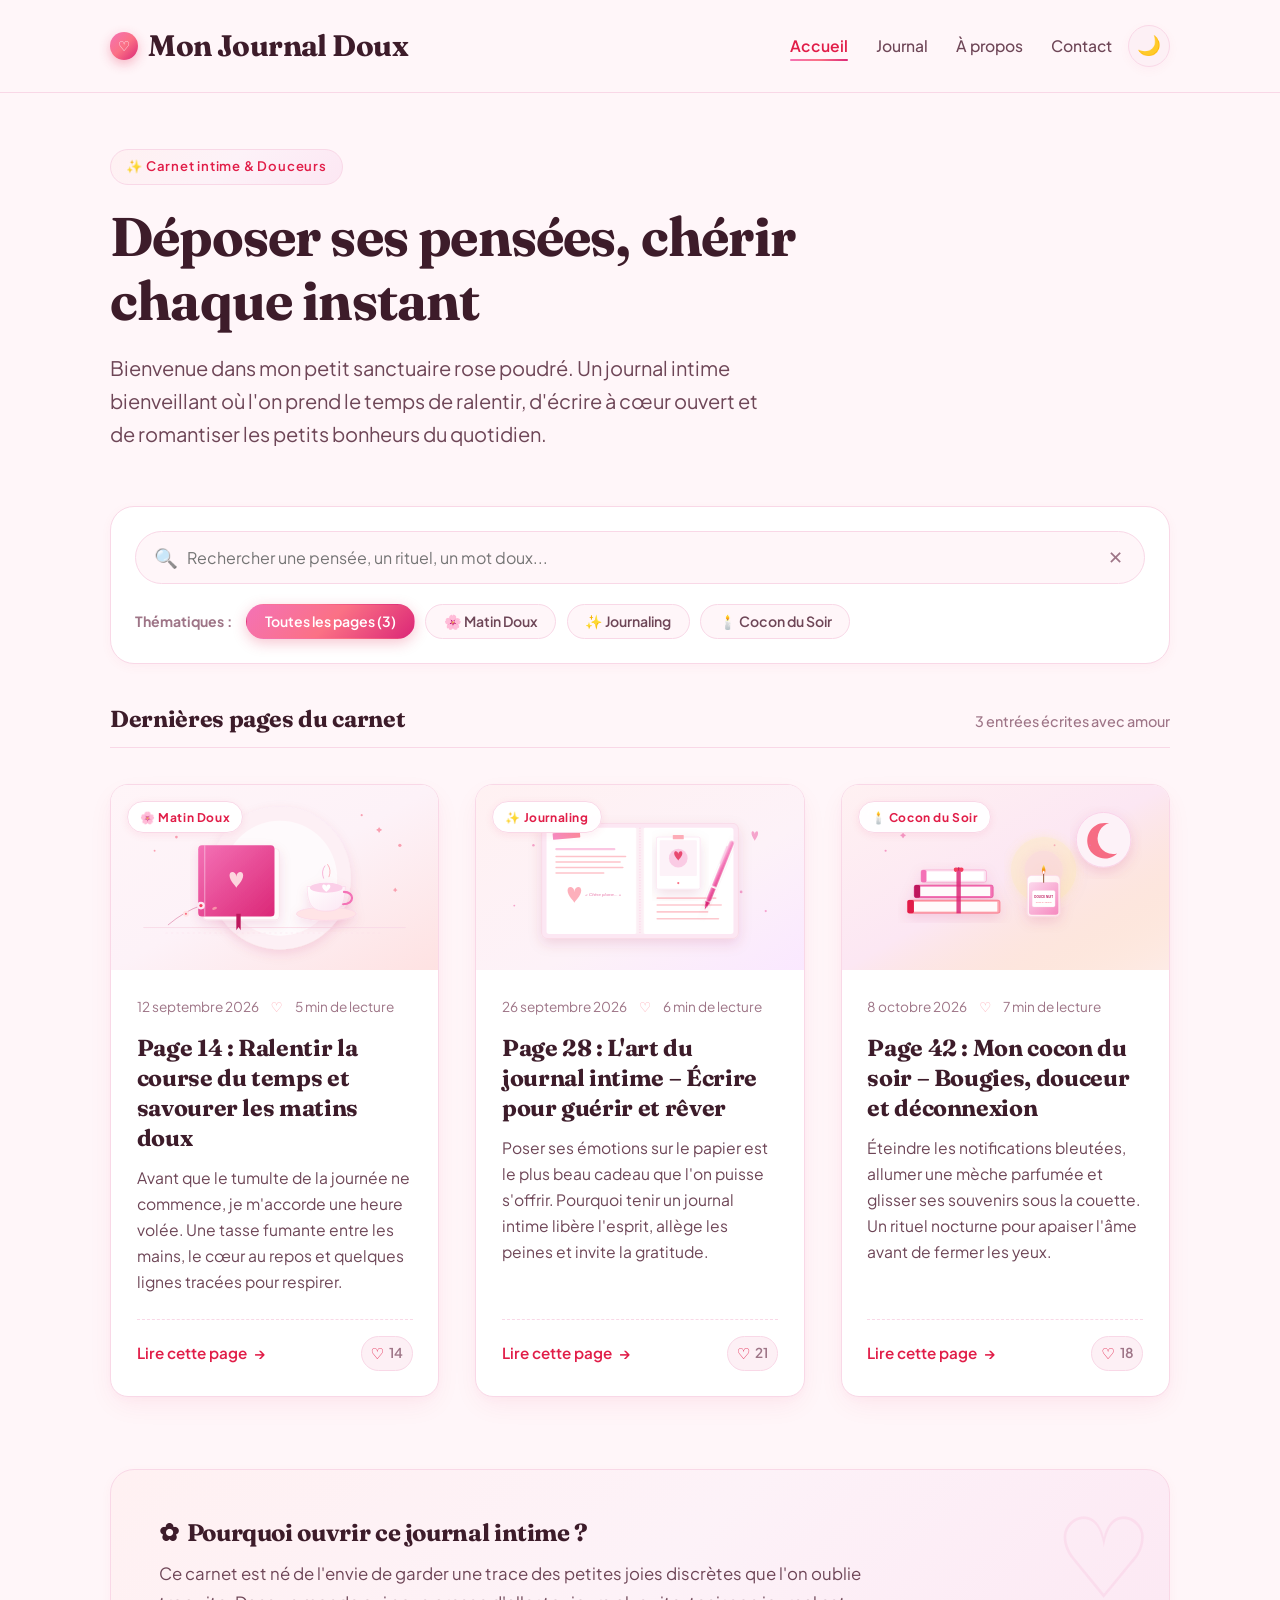
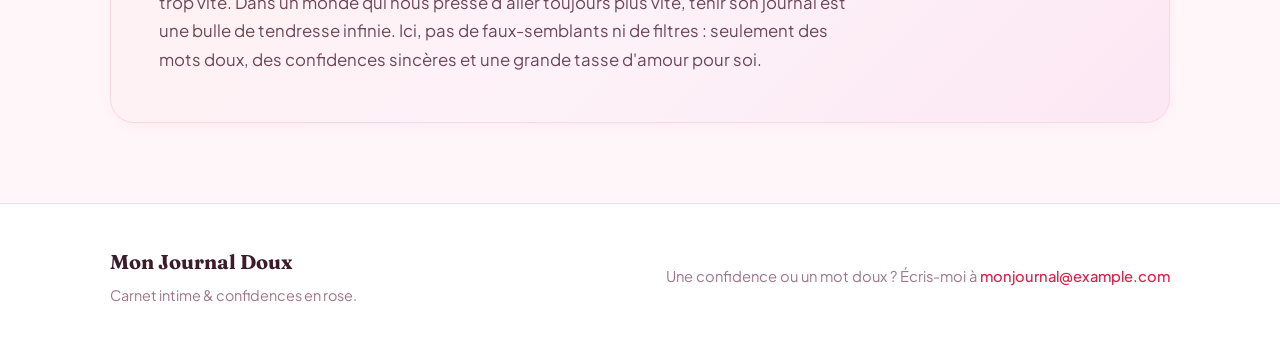
==== commit 98546266: "Partie3:PHP" ====
--- a/index.html
+++ b/index.html
@@ -7,7 +7,7 @@
   <meta name="description" content="Mon Journal Doux – Un carnet intime girly et poétique où déposer ses pensées, cultiver la gratitude et romantiser le quotidien dans un cocon rose et réconfortant.">
   <title>Mon Journal Doux – Carnet intime &amp; confidences</title>
   
-  <!-- Script anti-flash pour le mode sombre -->
+  <!-- Script pour le mode sombre -->
   <script>
     (function () {
       try {
@@ -19,7 +19,7 @@
     })();
   </script>
 
-  <!-- Polices Google Fonts : Fraunces & Plus Jakarta Sans -->
+  <!-- Polices Google Fonts  -->
   <link rel="preconnect" href="https://fonts.googleapis.com">
   <link rel="preconnect" href="https://fonts.gstatic.com" crossorigin>
   <link href="https://fonts.googleapis.com/css2?family=Fraunces:ital,opsz,wght@0,9..144,600;0,9..144,700;1,9..144,400&amp;family=Plus+Jakarta+Sans:wght@400;500;600;700&amp;display=swap" rel="stylesheet">
@@ -67,7 +67,7 @@
     <!-- Section Liste des articles avec recherche & filtres -->
     <section id="articles" aria-label="Dernières pages de journal">
       
-      <!-- Outil interactif : Recherche et filtrage en temps réel -->
+      <!-- Recherche et filtrage en temps réel -->
       <div class="search-filter-wrapper">
         <div class="search-box">
           <span class="search-icon" aria-hidden="true">🔍</span>
@@ -121,6 +121,10 @@
                 <span>Lire cette page</span>
                 <span class="read-more-arrow" aria-hidden="true">→</span>
               </a>
+              <span class="card-likes-badge" data-slug="article-1" title="Mentions J'aime">
+                <span class="card-like-icon" aria-hidden="true">♡</span>
+                <span class="card-like-num">14</span>
+              </span>
             </div>
           </div>
         </article>
@@ -148,6 +152,10 @@
                 <span>Lire cette page</span>
                 <span class="read-more-arrow" aria-hidden="true">→</span>
               </a>
+              <span class="card-likes-badge" data-slug="article-2" title="Mentions J'aime">
+                <span class="card-like-icon" aria-hidden="true">♡</span>
+                <span class="card-like-num">21</span>
+              </span>
             </div>
           </div>
         </article>
@@ -175,6 +183,10 @@
                 <span>Lire cette page</span>
                 <span class="read-more-arrow" aria-hidden="true">→</span>
               </a>
+              <span class="card-likes-badge" data-slug="article-3" title="Mentions J'aime">
+                <span class="card-like-icon" aria-hidden="true">♡</span>
+                <span class="card-like-num">18</span>
+              </span>
             </div>
           </div>
         </article>
@@ -182,7 +194,6 @@
       </div>
     </section>
 
-    <!-- Encart de présentation du journal intime / Manifeste -->
     <section class="blog-manifesto" id="manifesto" aria-label="Pourquoi ce carnet">
       <div class="manifesto-content">
         <h2 class="manifesto-title"><span>✿</span> Pourquoi ouvrir ce journal intime ?</h2>
@@ -203,11 +214,6 @@
       <div class="footer-contact">
         <p>Une confidence ou un mot doux ? Écris-moi à <a href="mailto:monjournal@example.com">monjournal@example.com</a></p>
       </div>
-      <div class="footer-badges">
-        <span class="w3c-badge">HTML5 Valide</span>
-        <span class="w3c-badge">CSS3 Valide</span>
-        <span class="w3c-badge">JavaScript Interactif</span>
-      </div>
     </div>
   </footer>
 </body>
--- a/style.css
+++ b/style.css
@@ -1542,6 +1542,134 @@
   transition: opacity 0.25s ease, transform 0.25s ease;
 }
 
+/* ===== Mention J'aime globale sur l'article (MySQL & PHP) ===== */
+.article-like-section {
+  margin: 2.5rem 0 2rem;
+  display: flex;
+  justify-content: center;
+}
+
+.article-like-card {
+  background: var(--bg-surface);
+  border: 1.5px solid var(--border-light);
+  border-radius: var(--radius-lg);
+  padding: 1.5rem 2rem;
+  text-align: center;
+  box-shadow: var(--shadow-sm);
+  display: flex;
+  flex-direction: column;
+  align-items: center;
+  gap: 0.85rem;
+  width: 100%;
+  max-width: 480px;
+  transition: all var(--transition-fast);
+}
+
+.article-like-card:hover {
+  border-color: var(--accent-pink);
+  box-shadow: var(--shadow-md);
+}
+
+.article-like-prompt {
+  font-family: var(--font-title);
+  font-size: 1.1rem;
+  font-weight: 600;
+  color: var(--ink-primary);
+  margin: 0;
+}
+
+.article-global-like-btn {
+  background: var(--bg-subtle);
+  border: 1.5px solid var(--border-light);
+  color: var(--ink-primary);
+  padding: 0.65rem 1.4rem;
+  border-radius: var(--radius-full);
+  font-size: 1rem;
+  font-weight: 600;
+  cursor: pointer;
+  display: inline-flex;
+  align-items: center;
+  gap: 0.6rem;
+  transition: all var(--transition-fast);
+  box-shadow: var(--shadow-sm);
+  user-select: none;
+}
+
+.article-global-like-btn:hover {
+  transform: translateY(-2px) scale(1.02);
+  border-color: var(--accent-rose);
+  color: var(--accent-rose);
+  background: #fff1f2;
+}
+
+[data-theme="dark"] .article-global-like-btn:hover {
+  background: #3b1626;
+  color: #fda4af;
+}
+
+.article-global-like-btn .like-heart {
+  font-size: 1.35rem;
+  line-height: 1;
+  transition: transform 0.25s cubic-bezier(0.175, 0.885, 0.32, 1.275);
+}
+
+.article-global-like-btn .like-count {
+  background: var(--bg-surface);
+  color: var(--accent-rose);
+  border: 1px solid var(--border-light);
+  padding: 0.15rem 0.6rem;
+  border-radius: var(--radius-full);
+  font-size: 0.88rem;
+  font-weight: 700;
+}
+
+/* État actif (aimé) */
+.article-global-like-btn.liked {
+  background: var(--gradient-accent);
+  color: #ffffff;
+  border-color: transparent;
+  box-shadow: 0 4px 16px rgba(225, 29, 72, 0.35);
+}
+
+.article-global-like-btn.liked .like-heart {
+  transform: scale(1.2);
+  animation: heartBeat 0.5s ease-in-out;
+}
+
+.article-global-like-btn.liked .like-count {
+  background: rgba(255, 255, 255, 0.25);
+  color: #ffffff;
+  border-color: transparent;
+}
+
+@keyframes heartBeat {
+  0% { transform: scale(1); }
+  25% { transform: scale(1.35); }
+  50% { transform: scale(0.95); }
+  75% { transform: scale(1.15); }
+  100% { transform: scale(1.2); }
+}
+
+/* Badge de likes sur les cartes de la page d'accueil */
+.card-likes-badge {
+  display: inline-flex;
+  align-items: center;
+  gap: 0.3rem;
+  font-size: 0.85rem;
+  font-weight: 600;
+  color: var(--ink-muted);
+  background: var(--bg-subtle);
+  border: 1px solid var(--border-light);
+  padding: 0.2rem 0.55rem;
+  border-radius: var(--radius-full);
+  transition: all var(--transition-fast);
+}
+
+.card-likes-badge .card-like-icon {
+  color: var(--accent-rose);
+  font-size: 0.95rem;
+}
+
 /* ===== Paliers Tablette : 600px et plus ===== */
 @media (min-width: 600px) {
   .header-container,
